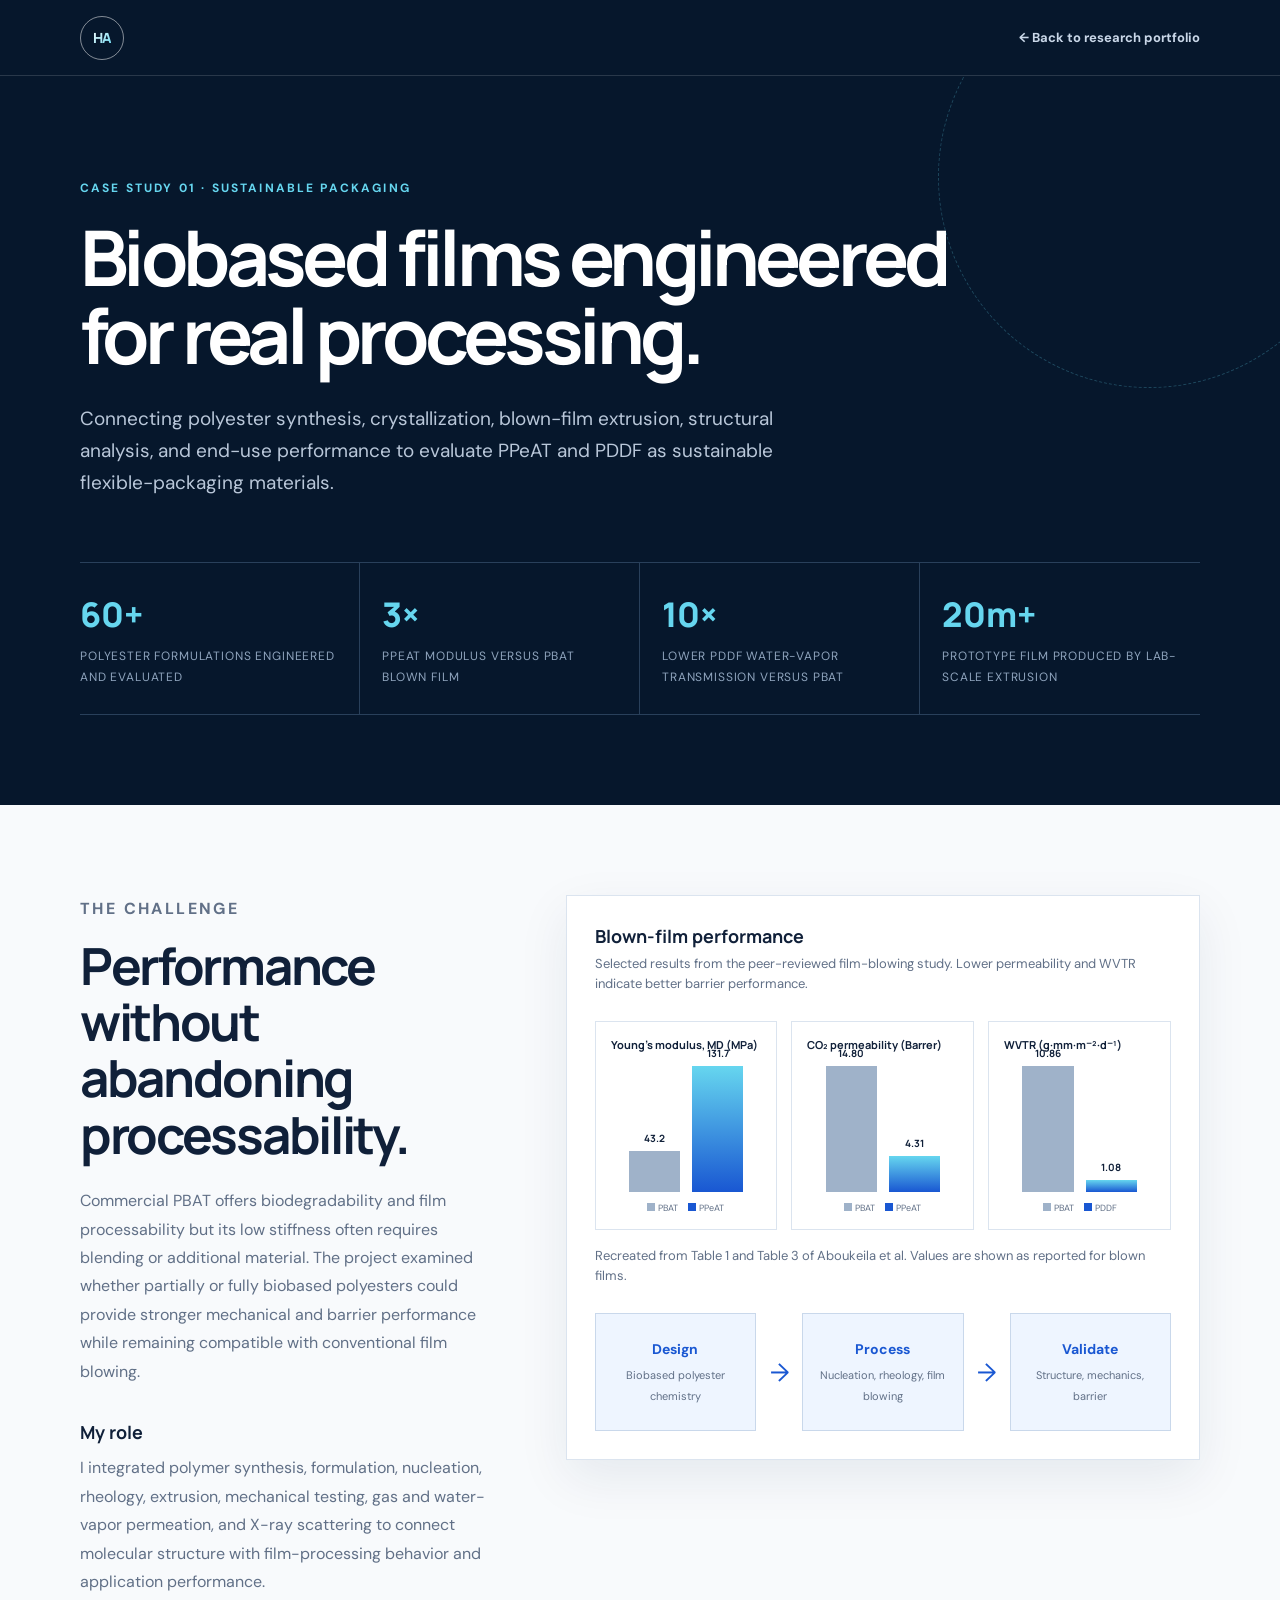
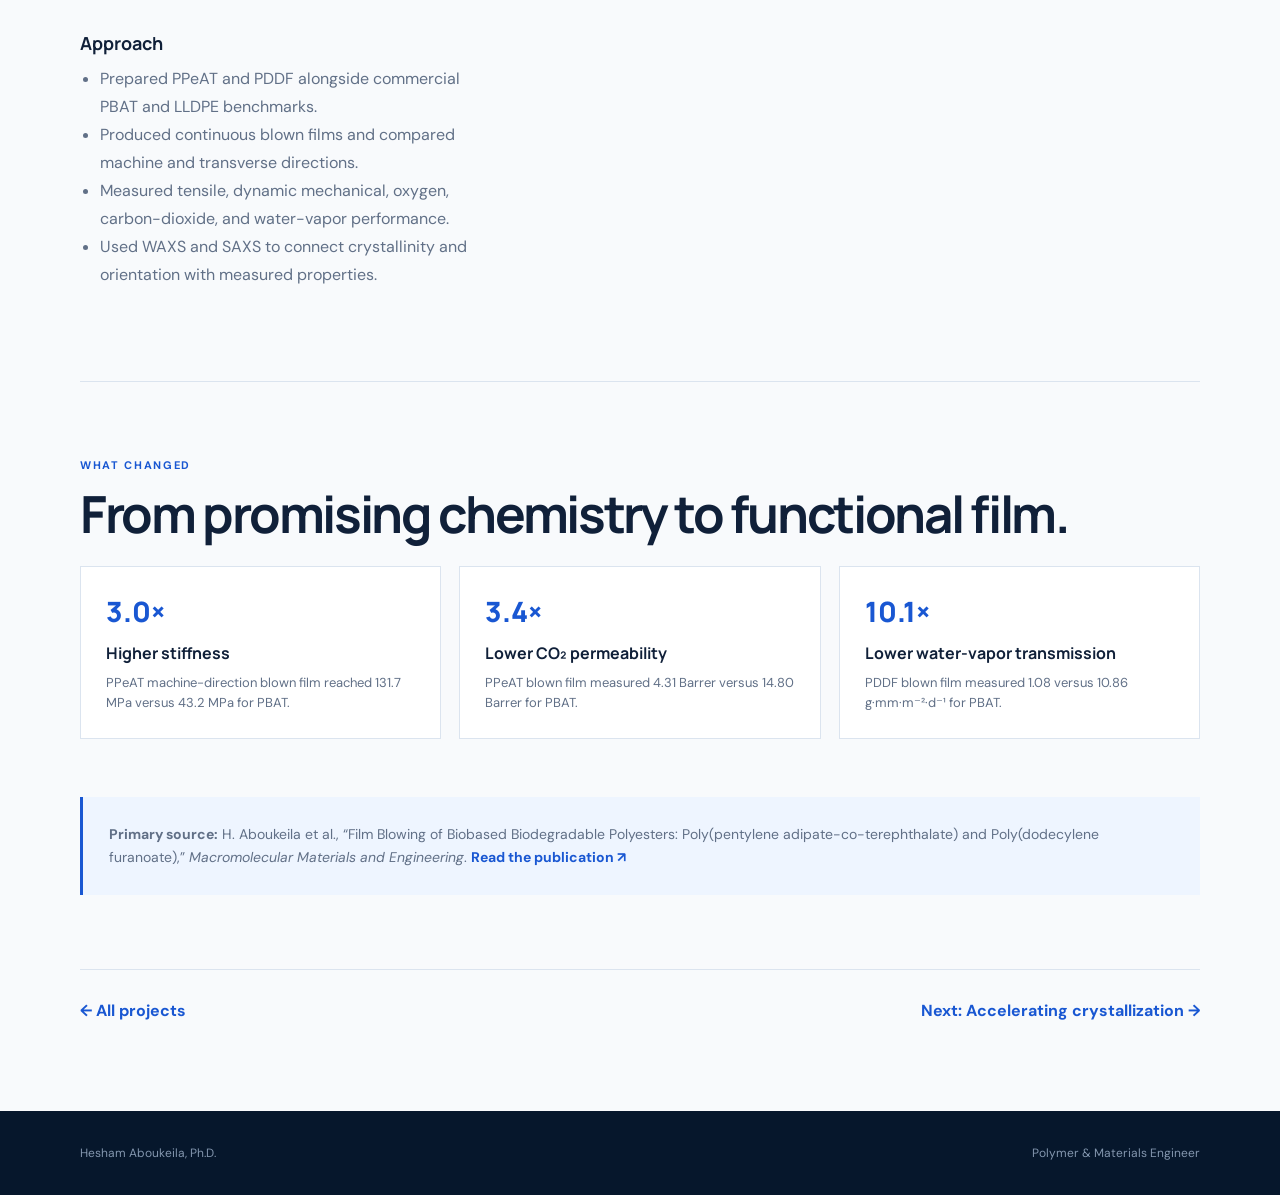
==== case-studies/biobased-films.html @ aee413c6 "Expand portfolio with research case studies" ====
<!doctype html>
<html lang="en">
<head>
  <meta charset="utf-8"><meta name="viewport" content="width=device-width,initial-scale=1">
  <meta name="description" content="Case study: biobased biodegradable polyester films for flexible packaging by Hesham Aboukeila.">
  <title>Biobased Films | Hesham Aboukeila</title>
  <link rel="preconnect" href="https://fonts.googleapis.com"><link rel="preconnect" href="https://fonts.gstatic.com" crossorigin>
  <link href="https://fonts.googleapis.com/css2?family=DM+Sans:wght@400;500;600;700&family=Manrope:wght@500;600;700;800&display=swap" rel="stylesheet">
  <link rel="stylesheet" href="case-study.css">
</head>
<body>
  <nav class="case-nav"><a class="brand" href="../index.html"><span>HA</span></a><a class="back" href="../index.html#work">← Back to research portfolio</a></nav>
  <header class="case-hero">
    <p class="kicker">Case study 01 · Sustainable packaging</p>
    <h1>Biobased films engineered for real processing.</h1>
    <p class="lede">Connecting polyester synthesis, crystallization, blown-film extrusion, structural analysis, and end-use performance to evaluate PPeAT and PDDF as sustainable flexible-packaging materials.</p>
    <div class="metric-row">
      <div class="case-metric"><strong>60+</strong><span>Polyester formulations engineered and evaluated</span></div>
      <div class="case-metric"><strong>3×</strong><span>PPeAT modulus versus PBAT blown film</span></div>
      <div class="case-metric"><strong>10×</strong><span>Lower PDDF water-vapor transmission versus PBAT</span></div>
      <div class="case-metric"><strong>20m+</strong><span>Prototype film produced by lab-scale extrusion</span></div>
    </div>
  </header>
  <main class="case-main">
    <section class="case-grid">
      <div class="case-copy">
        <p class="case-label">The challenge</p><h2>Performance without abandoning processability.</h2>
        <p>Commercial PBAT offers biodegradability and film processability but its low stiffness often requires blending or additional material. The project examined whether partially or fully biobased polyesters could provide stronger mechanical and barrier performance while remaining compatible with conventional film blowing.</p>
        <h3>My role</h3><p>I integrated polymer synthesis, formulation, nucleation, rheology, extrusion, mechanical testing, gas and water-vapor permeation, and X-ray scattering to connect molecular structure with film-processing behavior and application performance.</p>
        <h3>Approach</h3><ul><li>Prepared PPeAT and PDDF alongside commercial PBAT and LLDPE benchmarks.</li><li>Produced continuous blown films and compared machine and transverse directions.</li><li>Measured tensile, dynamic mechanical, oxygen, carbon-dioxide, and water-vapor performance.</li><li>Used WAXS and SAXS to connect crystallinity and orientation with measured properties.</li></ul>
      </div>
      <div class="visual-panel">
        <h3>Blown-film performance</h3><p>Selected results from the peer-reviewed film-blowing study. Lower permeability and WVTR indicate better barrier performance.</p>
        <div class="mini-charts">
          <div class="mini-chart"><h4>Young's modulus, MD (MPa)</h4><div class="paired-bars"><div style="height:33%"><span>43.2</span></div><div style="height:100%"><span>131.7</span></div></div><div class="mini-key"><span><i></i>PBAT</span><span><i class="blue"></i>PPeAT</span></div></div>
          <div class="mini-chart"><h4>CO₂ permeability (Barrer)</h4><div class="paired-bars"><div style="height:100%"><span>14.80</span></div><div style="height:29%"><span>4.31</span></div></div><div class="mini-key"><span><i></i>PBAT</span><span><i class="blue"></i>PPeAT</span></div></div>
          <div class="mini-chart"><h4>WVTR (g·mm·m⁻²·d⁻¹)</h4><div class="paired-bars"><div style="height:100%"><span>10.86</span></div><div style="height:10%"><span>1.08</span></div></div><div class="mini-key"><span><i></i>PBAT</span><span><i class="blue"></i>PDDF</span></div></div>
        </div>
        <p class="chart-note">Recreated from Table 1 and Table 3 of Aboukeila et al. Values are shown as reported for blown films.</p>
        <div class="process-flow"><div class="process-step"><div><strong>Design</strong><span>Biobased polyester chemistry</span></div></div><div class="process-arrow">→</div><div class="process-step"><div><strong>Process</strong><span>Nucleation, rheology, film blowing</span></div></div><div class="process-arrow">→</div><div class="process-step"><div><strong>Validate</strong><span>Structure, mechanics, barrier</span></div></div></div>
      </div>
    </section>
    <section class="evidence">
      <p class="case-label">What changed</p><h2>From promising chemistry to functional film.</h2>
      <div class="evidence-grid">
        <article class="evidence-card"><span>3.0×</span><h3>Higher stiffness</h3><p>PPeAT machine-direction blown film reached 131.7 MPa versus 43.2 MPa for PBAT.</p></article>
        <article class="evidence-card"><span>3.4×</span><h3>Lower CO₂ permeability</h3><p>PPeAT blown film measured 4.31 Barrer versus 14.80 Barrer for PBAT.</p></article>
        <article class="evidence-card"><span>10.1×</span><h3>Lower water-vapor transmission</h3><p>PDDF blown film measured 1.08 versus 10.86 g·mm·m⁻²·d⁻¹ for PBAT.</p></article>
      </div>
      <div class="source-box"><p><strong>Primary source:</strong> H. Aboukeila et al., “Film Blowing of Biobased Biodegradable Polyesters: Poly(pentylene adipate-co-terephthalate) and Poly(dodecylene furanoate),” <em>Macromolecular Materials and Engineering</em>. <a href="https://doi.org/10.1002/mame.202500233" target="_blank" rel="noopener">Read the publication ↗</a></p></div>
      <div class="next-case"><a href="../index.html#work">← All projects</a><a href="crystallization.html">Next: Accelerating crystallization →</a></div>
    </section>
  </main>
  <footer><span>Hesham Aboukeila, Ph.D.</span><span>Polymer & Materials Engineer</span></footer>
</body>
</html>
---- case-studies/case-study.css ----
:root{--navy:#06172c;--blue:#1957d2;--electric:#3e7bfa;--cyan:#66d6ef;--ice:#eef5ff;--paper:#f8fafc;--ink:#102039;--muted:#617087;--line:#dbe4ef;--white:#fff;--max:1120px}
*{box-sizing:border-box}html{scroll-behavior:smooth}body{margin:0;color:var(--ink);background:var(--paper);font-family:"DM Sans",sans-serif;-webkit-font-smoothing:antialiased}a{color:inherit;text-decoration:none}h1,h2,h3,p{margin-top:0}h1,h2,h3{font-family:"Manrope",sans-serif}.case-nav{height:76px;padding:0 max(24px,calc((100vw - var(--max))/2));display:flex;align-items:center;justify-content:space-between;background:var(--navy);color:#fff;border-bottom:1px solid rgba(255,255,255,.14)}.brand{width:44px;height:44px;border:1px solid rgba(255,255,255,.5);display:grid;place-items:center;border-radius:50%;font:800 14px "Manrope";letter-spacing:-1px}.brand span{background:linear-gradient(135deg,#fff,var(--cyan));background-clip:text;color:transparent}.back{font-size:13px;font-weight:700;color:#c9d7e8}.back:hover{color:var(--cyan)}.case-hero{background:var(--navy);color:#fff;padding:104px max(24px,calc((100vw - var(--max))/2)) 90px;position:relative;overflow:hidden}.case-hero:after{content:"";position:absolute;width:420px;height:420px;border:1px dashed rgba(102,214,239,.25);border-radius:50%;right:-80px;top:-110px}.kicker{text-transform:uppercase;letter-spacing:.18em;font-weight:700;font-size:12px;color:var(--cyan);margin-bottom:22px}.case-hero h1{font-size:clamp(48px,6vw,78px);line-height:1.02;letter-spacing:-.06em;max-width:900px;margin-bottom:28px}.case-hero .lede{max-width:760px;color:#b9c7d9;font-size:19px;line-height:1.7}.metric-row{display:grid;grid-template-columns:repeat(4,1fr);margin-top:62px;border-top:1px solid #29405b;border-bottom:1px solid #29405b;position:relative;z-index:1}.case-metric{padding:28px 22px;border-right:1px solid #29405b}.case-metric:first-child{padding-left:0}.case-metric:last-child{border:0}.case-metric strong{display:block;color:var(--cyan);font:800 34px "Manrope";margin-bottom:7px}.case-metric span{color:#8fa4bd;font-size:12px;line-height:1.45;text-transform:uppercase;letter-spacing:.07em}.case-main{padding:90px max(24px,calc((100vw - var(--max))/2))}.case-grid{display:grid;grid-template-columns:.78fr 1.22fr;gap:80px;align-items:start}.case-label{font-size:11px;color:var(--blue);text-transform:uppercase;letter-spacing:.15em;font-weight:700;margin-bottom:13px}.case-copy h2,.evidence h2{font-size:clamp(34px,4vw,52px);line-height:1.1;letter-spacing:-.045em;margin-bottom:25px}.case-copy p{font-size:16px;line-height:1.78;color:var(--muted)}.case-copy h3{font-size:18px;margin:34px 0 10px}.case-copy ul{margin:0;padding-left:20px;color:var(--muted);line-height:1.75}.visual-panel{background:#fff;border:1px solid var(--line);padding:28px;box-shadow:0 18px 48px rgba(14,40,74,.08)}.visual-panel h3{font-size:18px;margin-bottom:6px}.visual-panel>p{font-size:13px;color:var(--muted);line-height:1.5}.chart-note{font-size:11px;color:var(--muted);line-height:1.5;margin:16px 0 0}.process-flow{display:grid;grid-template-columns:1fr 32px 1fr 32px 1fr;align-items:center;gap:7px;margin-top:28px}.process-step{min-height:118px;border:1px solid #c9d8eb;background:var(--ice);display:grid;place-items:center;text-align:center;padding:16px}.process-step strong{display:block;color:var(--blue);font-size:14px;margin-bottom:5px}.process-step span{font-size:11px;color:var(--muted);line-height:1.4}.process-arrow{text-align:center;color:var(--blue);font-size:25px}.evidence{margin-top:92px;padding-top:76px;border-top:1px solid var(--line)}.evidence-grid{display:grid;grid-template-columns:repeat(3,1fr);gap:18px}.evidence-card{background:#fff;border:1px solid var(--line);padding:25px}.evidence-card span{display:block;font:800 28px "Manrope";color:var(--blue);margin-bottom:12px}.evidence-card h3{font-size:16px;margin-bottom:9px}.evidence-card p{font-size:13px;color:var(--muted);line-height:1.55;margin:0}.source-box{margin-top:58px;padding:26px;background:var(--ice);border-left:3px solid var(--blue)}.source-box p{margin:0;color:var(--muted);font-size:14px;line-height:1.65}.source-box a{color:var(--blue);font-weight:700}.next-case{margin-top:74px;display:flex;justify-content:space-between;gap:20px;border-top:1px solid var(--line);padding-top:30px}.next-case a{font-weight:700;color:var(--blue)}footer{background:var(--navy);color:#8396ae;padding:34px max(24px,calc((100vw - var(--max))/2));font-size:12px;display:flex;justify-content:space-between}.bar-chart{margin-top:28px}.bar-group{display:grid;grid-template-columns:92px 1fr 56px;align-items:center;gap:12px;margin:15px 0}.bar-label{font-size:12px;font-weight:700}.bar-track{height:15px;background:#e7eef8;position:relative;overflow:hidden}.bar{height:100%;background:linear-gradient(90deg,var(--blue),var(--cyan));min-width:3px}.bar.alt{background:#9fb2c9}.bar-value{font:700 11px "Manrope";text-align:right;color:var(--muted)}.legend{display:flex;gap:20px;margin-top:18px;font-size:11px;color:var(--muted)}.legend i{display:inline-block;width:18px;height:6px;background:var(--blue);margin-right:7px}.legend .secondary i{background:#9fb2c9}.mini-charts{display:grid;grid-template-columns:repeat(3,1fr);gap:14px;margin-top:28px}.mini-chart{border:1px solid var(--line);padding:15px}.mini-chart h4{font:700 11px "Manrope";margin:0 0 14px;color:var(--ink)}.paired-bars{height:126px;display:flex;gap:12px;align-items:flex-end;justify-content:center}.paired-bars div{width:34%;background:#9fb2c9;position:relative;min-height:4px}.paired-bars div:last-child{background:linear-gradient(var(--cyan),var(--blue))}.paired-bars span{position:absolute;left:50%;transform:translateX(-50%);top:-20px;font:700 10px "Manrope"}.mini-key{display:flex;justify-content:center;gap:10px;font-size:9px;color:var(--muted);margin-top:10px}.mini-key i{width:8px;height:8px;background:#9fb2c9;display:inline-block;margin-right:3px}.mini-key i.blue{background:var(--blue)}
.route-strip{display:grid;grid-template-columns:repeat(4,1fr);gap:8px;margin:28px 0}.route-stage{position:relative;background:var(--ice);border:1px solid #c9d8eb;padding:18px 12px;min-height:112px}.route-stage:not(:last-child):after{content:"→";position:absolute;right:-13px;top:42px;z-index:2;width:18px;height:24px;background:#fff;color:var(--blue);font-weight:800;text-align:center}.route-stage strong{display:block;color:var(--blue);font:700 13px "Manrope";margin-bottom:7px}.route-stage span{display:block;color:var(--muted);font-size:10px;line-height:1.4}.data-strip{display:grid;grid-template-columns:repeat(3,1fr);gap:12px;margin-top:24px}.data-point{border-top:3px solid var(--blue);background:#f8fbff;padding:16px}.data-point strong{display:block;font:800 23px "Manrope";color:var(--blue);margin-bottom:5px}.data-point span{font-size:10px;color:var(--muted);line-height:1.35}.window-chart{margin-top:28px}.window-axis{display:grid;grid-template-columns:82px repeat(9,1fr);font-size:9px;color:var(--muted);margin-bottom:8px}.window-axis span{text-align:center}.window-axis span:first-child{text-align:left}.window-row{display:grid;grid-template-columns:82px 1fr;align-items:center;margin:12px 0}.window-name{font-size:11px;font-weight:700}.window-track{height:28px;background:#e7eef8;position:relative}.window-range{height:100%;position:absolute;background:linear-gradient(90deg,var(--blue),var(--cyan));display:flex;align-items:center;justify-content:center;color:#fff;font:700 9px "Manrope"}.window-range.reference{background:#9fb2c9}.hld-bands{display:grid;grid-template-columns:repeat(2,1fr);gap:12px;margin-top:24px}.hld-band{border:1px solid var(--line);padding:16px}.hld-band strong{display:block;color:var(--blue);font:800 20px "Manrope"}.hld-band span{font-size:10px;color:var(--muted);line-height:1.4}
@media(max-width:850px){.metric-row{grid-template-columns:1fr 1fr}.case-metric:nth-child(2){border-right:0}.case-grid{grid-template-columns:1fr;gap:42px}.evidence-grid{grid-template-columns:1fr 1fr}}
@media(max-width:560px){.case-hero{padding-top:76px}.case-hero h1{font-size:43px}.metric-row{grid-template-columns:1fr}.case-metric,.case-metric:first-child{padding:20px 0;border-right:0;border-bottom:1px solid #29405b}.case-metric:last-child{border-bottom:0}.case-main{padding-top:64px;padding-bottom:64px}.mini-charts,.evidence-grid,.data-strip,.hld-bands{grid-template-columns:1fr}.process-flow,.route-strip{grid-template-columns:1fr}.process-arrow{transform:rotate(90deg)}.route-stage:not(:last-child):after{content:"↓";right:50%;top:auto;bottom:-17px}.next-case,footer{flex-direction:column}}
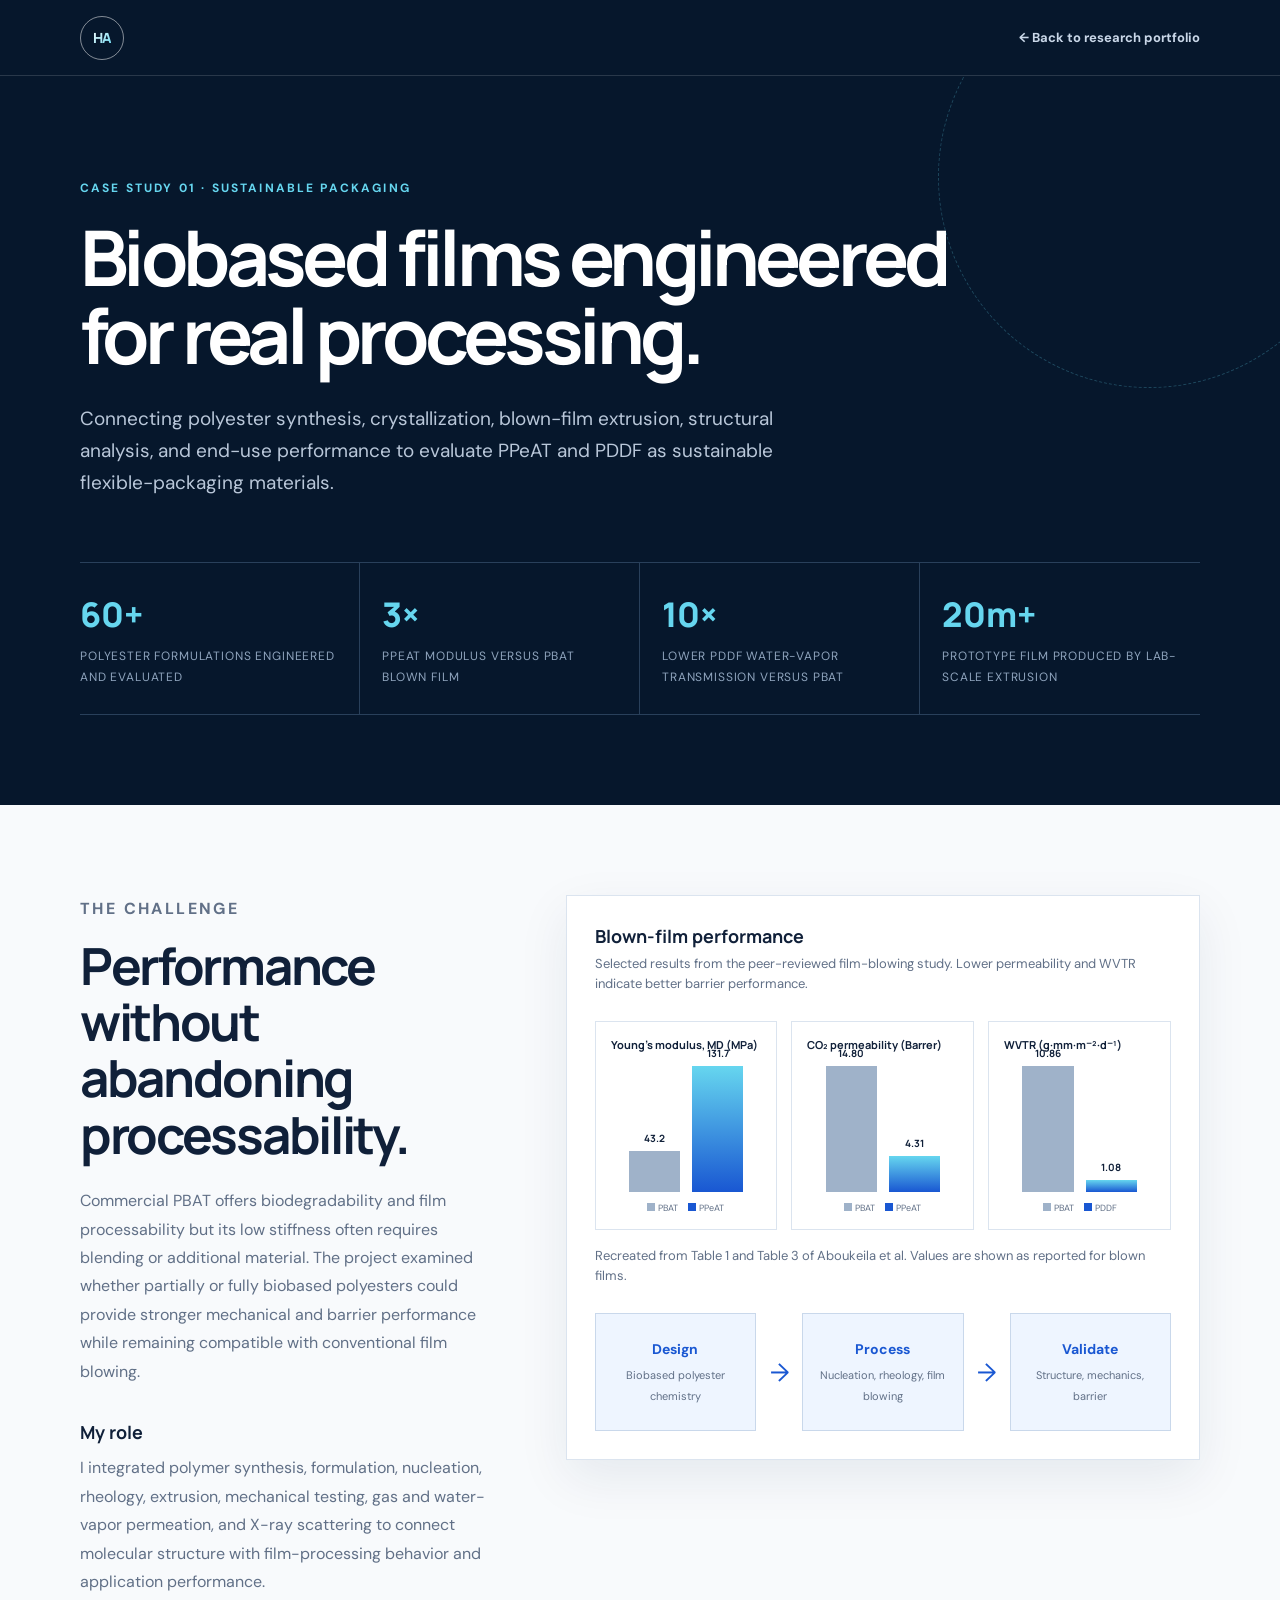
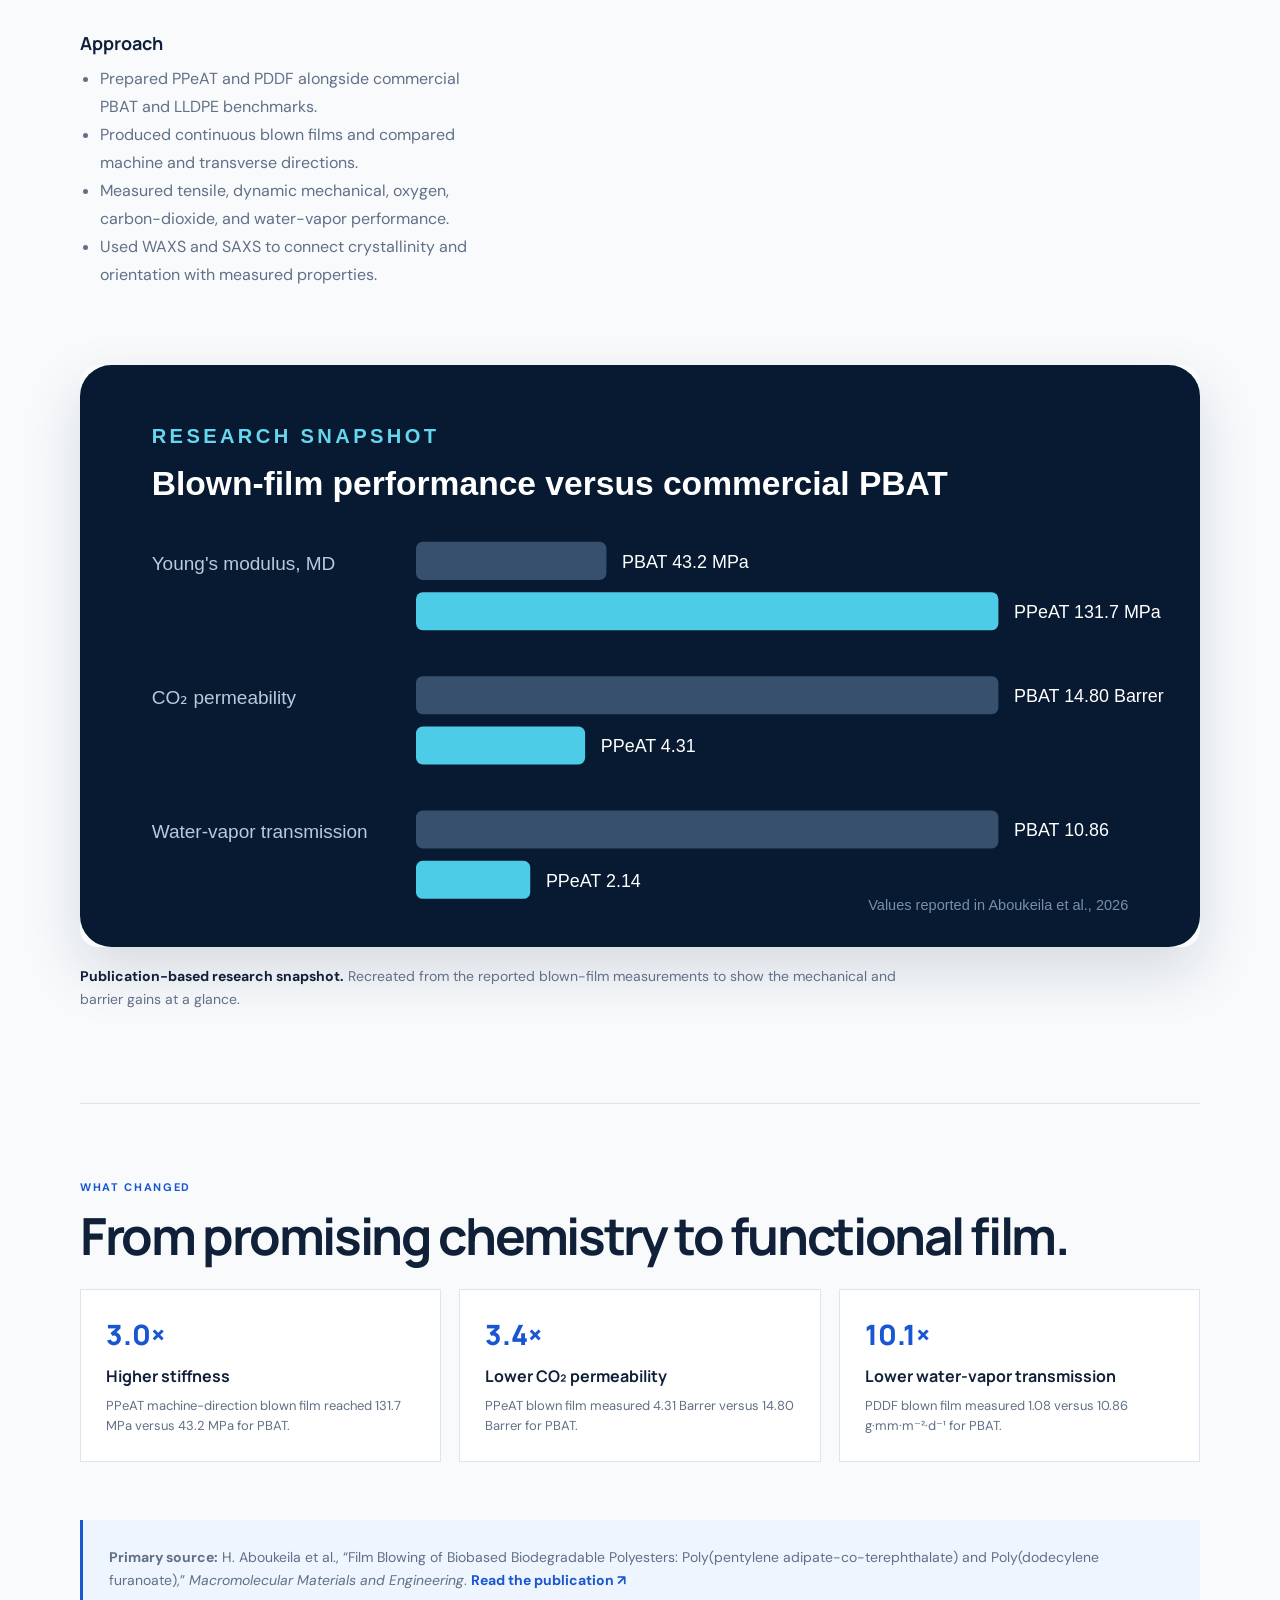
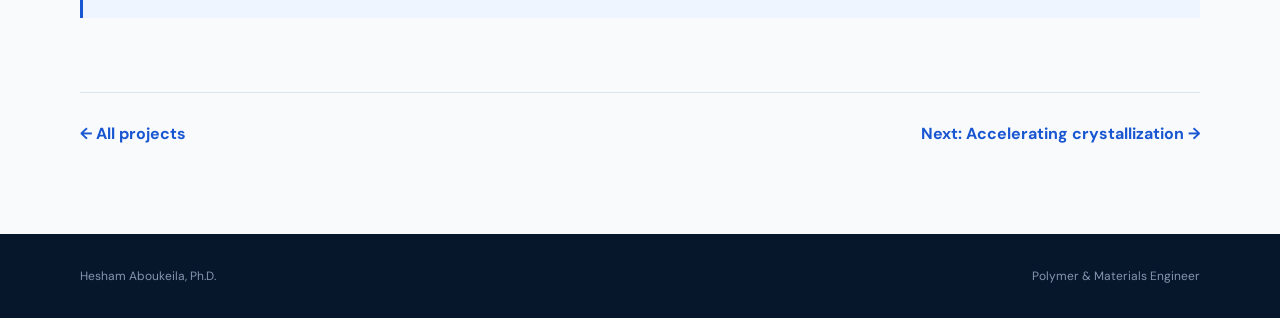
==== commit ac54c4aa: "Add research visuals, publications page, and academic CV" ====
--- a/case-studies/biobased-films.html
+++ b/case-studies/biobased-films.html
@@ -3,10 +3,16 @@
 <head>
   <meta charset="utf-8"><meta name="viewport" content="width=device-width,initial-scale=1">
   <meta name="description" content="Case study: biobased biodegradable polyester films for flexible packaging by Hesham Aboukeila.">
+  <link rel="canonical" href="https://hesham-aboukeila.github.io/case-studies/biobased-films.html">
+  <meta property="og:type" content="article"><meta property="og:url" content="https://hesham-aboukeila.github.io/case-studies/biobased-films.html">
+  <meta property="og:title" content="Biobased Films Engineered for Real Processing"><meta property="og:description" content="Polyester synthesis, crystallization, film blowing, and performance testing for sustainable flexible packaging.">
+  <meta property="og:image" content="https://hesham-aboukeila.github.io/images/social/biobased-films.jpg"><meta property="og:image:width" content="1200"><meta property="og:image:height" content="630"><meta property="og:image:alt" content="Biobased films case study by Hesham Aboukeila"><meta name="twitter:card" content="summary_large_image"><meta name="twitter:title" content="Biobased Films Engineered for Real Processing"><meta name="twitter:description" content="Polyester synthesis, film blowing, and performance testing for sustainable flexible packaging."><meta name="twitter:image" content="https://hesham-aboukeila.github.io/images/social/biobased-films.jpg">
+  <link rel="icon" href="../favicon.svg" type="image/svg+xml"><link rel="apple-touch-icon" href="../apple-touch-icon.png"><link rel="manifest" href="../site.webmanifest">
   <title>Biobased Films | Hesham Aboukeila</title>
   <link rel="preconnect" href="https://fonts.googleapis.com"><link rel="preconnect" href="https://fonts.gstatic.com" crossorigin>
   <link href="https://fonts.googleapis.com/css2?family=DM+Sans:wght@400;500;600;700&family=Manrope:wght@500;600;700;800&display=swap" rel="stylesheet">
   <link rel="stylesheet" href="case-study.css">
+  <script type="application/ld+json">{"@context":"https://schema.org","@type":"WebPage","@id":"https://hesham-aboukeila.github.io/case-studies/biobased-films.html","name":"Biobased Films Engineered for Real Processing","description":"Biobased biodegradable polyester films for sustainable flexible packaging.","author":{"@id":"https://hesham-aboukeila.github.io/#hesham-aboukeila"},"citation":"https://doi.org/10.1002/mame.202500233"}</script>
 </head>
 <body>
   <nav class="case-nav"><a class="brand" href="../index.html"><span>HA</span></a><a class="back" href="../index.html#work">← Back to research portfolio</a></nav>
@@ -40,6 +46,10 @@
         <div class="process-flow"><div class="process-step"><div><strong>Design</strong><span>Biobased polyester chemistry</span></div></div><div class="process-arrow">→</div><div class="process-step"><div><strong>Process</strong><span>Nucleation, rheology, film blowing</span></div></div><div class="process-arrow">→</div><div class="process-step"><div><strong>Validate</strong><span>Structure, mechanics, barrier</span></div></div></div>
       </div>
     </section>
+    <figure class="research-figure">
+      <img src="../images/research/biobased-film-performance.svg" alt="Comparison of PPeAT and PDDF blown-film properties with commercial PBAT." width="1000" height="520" loading="lazy">
+      <figcaption><strong>Publication-based research snapshot.</strong> Recreated from the reported blown-film measurements to show the mechanical and barrier gains at a glance.</figcaption>
+    </figure>
     <section class="evidence">
       <p class="case-label">What changed</p><h2>From promising chemistry to functional film.</h2>
       <div class="evidence-grid">
--- a/case-studies/case-study.css
+++ b/case-studies/case-study.css
@@ -3,3 +3,10 @@
 .route-strip{display:grid;grid-template-columns:repeat(4,1fr);gap:8px;margin:28px 0}.route-stage{position:relative;background:var(--ice);border:1px solid #c9d8eb;padding:18px 12px;min-height:112px}.route-stage:not(:last-child):after{content:"→";position:absolute;right:-13px;top:42px;z-index:2;width:18px;height:24px;background:#fff;color:var(--blue);font-weight:800;text-align:center}.route-stage strong{display:block;color:var(--blue);font:700 13px "Manrope";margin-bottom:7px}.route-stage span{display:block;color:var(--muted);font-size:10px;line-height:1.4}.data-strip{display:grid;grid-template-columns:repeat(3,1fr);gap:12px;margin-top:24px}.data-point{border-top:3px solid var(--blue);background:#f8fbff;padding:16px}.data-point strong{display:block;font:800 23px "Manrope";color:var(--blue);margin-bottom:5px}.data-point span{font-size:10px;color:var(--muted);line-height:1.35}.window-chart{margin-top:28px}.window-axis{display:grid;grid-template-columns:82px repeat(9,1fr);font-size:9px;color:var(--muted);margin-bottom:8px}.window-axis span{text-align:center}.window-axis span:first-child{text-align:left}.window-row{display:grid;grid-template-columns:82px 1fr;align-items:center;margin:12px 0}.window-name{font-size:11px;font-weight:700}.window-track{height:28px;background:#e7eef8;position:relative}.window-range{height:100%;position:absolute;background:linear-gradient(90deg,var(--blue),var(--cyan));display:flex;align-items:center;justify-content:center;color:#fff;font:700 9px "Manrope"}.window-range.reference{background:#9fb2c9}.hld-bands{display:grid;grid-template-columns:repeat(2,1fr);gap:12px;margin-top:24px}.hld-band{border:1px solid var(--line);padding:16px}.hld-band strong{display:block;color:var(--blue);font:800 20px "Manrope"}.hld-band span{font-size:10px;color:var(--muted);line-height:1.4}
 @media(max-width:850px){.metric-row{grid-template-columns:1fr 1fr}.case-metric:nth-child(2){border-right:0}.case-grid{grid-template-columns:1fr;gap:42px}.evidence-grid{grid-template-columns:1fr 1fr}}
 @media(max-width:560px){.case-hero{padding-top:76px}.case-hero h1{font-size:43px}.metric-row{grid-template-columns:1fr}.case-metric,.case-metric:first-child{padding:20px 0;border-right:0;border-bottom:1px solid #29405b}.case-metric:last-child{border-bottom:0}.case-main{padding-top:64px;padding-bottom:64px}.mini-charts,.evidence-grid,.data-strip,.hld-bands{grid-template-columns:1fr}.process-flow,.route-strip{grid-template-columns:1fr}.process-arrow{transform:rotate(90deg)}.route-stage:not(:last-child):after{content:"↓";right:50%;top:auto;bottom:-17px}.next-case,footer{flex-direction:column}}
+
+/* Ionomer membrane research program */
+.membrane-hero:before{content:"";position:absolute;width:260px;height:520px;right:5%;top:30px;background:repeating-linear-gradient(90deg,transparent 0 24px,rgba(102,214,239,.08) 25px 27px);transform:rotate(18deg);opacity:.6}.membrane-hero>*{position:relative;z-index:1}.membrane-overview{padding-bottom:20px}.membrane-roadmap{background:linear-gradient(145deg,#fff,#f2f7ff)}.lever-list{margin-top:28px;border-top:1px solid var(--line)}.lever-list a{display:grid;grid-template-columns:46px 1fr;gap:14px;padding:18px 0;border-bottom:1px solid var(--line);align-items:center}.lever-list a:hover strong{color:var(--blue)}.lever-list a>span{font:800 12px "Manrope";color:var(--cyan);background:var(--navy);width:36px;height:36px;border-radius:50%;display:grid;place-items:center}.lever-list strong,.lever-list small{display:block}.lever-list strong{font:700 14px "Manrope";margin-bottom:3px}.lever-list small{font-size:11px;color:var(--muted)}.membrane-schematic{margin-top:30px;min-height:145px;background:var(--navy);display:grid;grid-template-columns:1fr 34px 58px 34px .8fr;align-items:center;padding:25px;gap:8px}.feed-gases{display:flex;gap:7px;flex-wrap:wrap}.feed-gases i,.permeate-gas{font-style:normal;font:700 10px "Manrope";color:#fff;border:1px solid #4e789e;border-radius:50%;width:42px;height:42px;display:grid;place-items:center}.feed-gases i:first-child,.permeate-gas{border-color:var(--cyan);color:var(--cyan);box-shadow:0 0 16px rgba(102,214,239,.18)}.flow-arrow{color:var(--cyan);font-size:20px;text-align:center}.ionic-layer{height:94px;border:1px solid #5fbdd6;background:linear-gradient(90deg,#0f3e72,#1957d2,#0f3e72);display:flex;flex-direction:column;justify-content:space-around;padding:10px 8px}.ionic-layer b{height:7px;border-radius:10px;background:#79e4f4;transform:rotate(-9deg);box-shadow:0 0 9px rgba(121,228,244,.45)}.chapter-section{margin-top:90px;padding-top:76px;border-top:1px solid var(--line);scroll-margin-top:24px}.chapter-heading{display:grid;grid-template-columns:110px 1fr;column-gap:22px;align-items:start;margin-bottom:46px}.chapter-heading>span{grid-row:1/3;font:800 12px "Manrope";color:var(--cyan);background:var(--navy);padding:13px 15px}.chapter-heading .case-label{margin:0 0 9px}.chapter-heading h2{font-size:clamp(34px,4vw,52px);line-height:1.08;letter-spacing:-.045em;margin:0}.chapter-grid{display:grid;grid-template-columns:.9fr 1.1fr;gap:64px;align-items:start}.chapter-copy>p{font-size:16px;line-height:1.78;color:var(--muted)}.takeaway{margin-top:30px;padding:21px 22px;background:var(--ice);border-left:3px solid var(--blue)}.takeaway strong,.takeaway span{display:block}.takeaway strong{font:700 13px "Manrope";color:var(--blue);margin-bottom:7px}.takeaway span{font-size:13px;line-height:1.6;color:var(--muted)}.result-panel{background:#fff;border:1px solid var(--line);padding:30px;box-shadow:0 18px 48px rgba(14,40,74,.08)}.comparison-bars{margin:34px 0 28px}.comparison-bars>div{display:grid;grid-template-columns:58px 1fr 52px;gap:12px;align-items:center;margin:22px 0}.comparison-bars span{font:700 12px "Manrope"}.comparison-bars b{font:800 13px "Manrope";color:var(--blue);text-align:right}.comparison-track{height:22px;background:#e7eef8}.comparison-track i{display:block;height:100%;background:#9fb2c9}.comparison-track i.active{background:linear-gradient(90deg,var(--blue),var(--cyan))}.result-tags{display:flex;gap:8px;flex-wrap:wrap;margin-top:25px}.result-tags span{font-size:10px;letter-spacing:.08em;text-transform:uppercase;border:1px solid #c9d8eb;border-radius:20px;padding:7px 10px;color:#536981}.membrane-bars .bar-group{grid-template-columns:120px 1fr 46px}.chart-unit{text-align:right;font-size:10px;color:var(--muted);margin:-4px 0 24px}.feature-metrics{display:grid;grid-template-columns:repeat(2,1fr);gap:12px;margin-top:25px}.feature-metrics>div{background:var(--ice);padding:17px}.feature-metrics strong,.feature-metrics span{display:block}.feature-metrics strong{font:800 25px "Manrope";color:var(--blue);margin-bottom:4px}.feature-metrics span{font-size:10px;line-height:1.4;color:var(--muted);text-transform:uppercase;letter-spacing:.05em}.feature-metrics.large{grid-template-columns:repeat(3,1fr)}.conditioning-flow{display:grid;grid-template-columns:1fr 24px 1fr 24px 1fr;align-items:center;margin:30px 0}.conditioning-flow>div{min-height:136px;background:var(--ice);border:1px solid #c9d8eb;padding:16px;text-align:center}.conditioning-flow>div span{width:25px;height:25px;border-radius:50%;display:grid;place-items:center;background:var(--blue);color:#fff;font:700 10px "Manrope";margin:0 auto 12px}.conditioning-flow strong,.conditioning-flow small{display:block}.conditioning-flow strong{font:700 13px "Manrope";margin-bottom:7px}.conditioning-flow small{font-size:10px;line-height:1.45;color:var(--muted)}.conditioning-flow>b{text-align:center;color:var(--blue)}.chapter-source{display:grid;grid-template-columns:110px 1fr;gap:22px;margin-top:34px;padding:24px 0;border-top:1px solid var(--line)}.chapter-source>strong{font:800 11px "Manrope";color:var(--blue);text-transform:uppercase;letter-spacing:.08em}.chapter-source p{margin:0;font-size:13px;line-height:1.65;color:var(--muted)}.chapter-source a{color:var(--blue);font-weight:700}.membrane-synthesis{margin-top:100px}.membrane-synthesis .evidence-card span{font-size:16px}.membrane-synthesis .source-box{margin-top:42px}
+@media(max-width:850px){.chapter-grid{grid-template-columns:1fr;gap:38px}.membrane-schematic{max-width:560px}.feature-metrics.large{grid-template-columns:repeat(3,1fr)}}
+@media(max-width:560px){.membrane-hero:before{display:none}.chapter-section{margin-top:68px;padding-top:58px}.chapter-heading{grid-template-columns:1fr;margin-bottom:32px}.chapter-heading>span{grid-row:auto;width:max-content;margin-bottom:18px}.chapter-grid{gap:28px}.result-panel{padding:22px}.membrane-schematic{grid-template-columns:1fr 24px 48px 24px .7fr;padding:18px 12px}.feed-gases i,.permeate-gas{width:35px;height:35px;font-size:8px}.ionic-layer{height:82px}.membrane-bars .bar-group{grid-template-columns:94px 1fr 38px}.feature-metrics,.feature-metrics.large{grid-template-columns:1fr}.conditioning-flow{grid-template-columns:1fr;gap:8px}.conditioning-flow>b{transform:rotate(90deg)}.conditioning-flow>div{min-height:0}.chapter-source{grid-template-columns:1fr;gap:8px}.comparison-bars>div{grid-template-columns:48px 1fr 44px}}
+.research-figure{margin:76px 0 0}.research-figure img{display:block;width:100%;height:auto;border-radius:18px;box-shadow:0 24px 60px rgba(10,31,59,.14)}.research-figure figcaption{max-width:820px;margin:18px 0 0;color:var(--muted);font-size:14px;line-height:1.65}.research-figure figcaption strong{color:var(--ink)}
+@media(max-width:560px){.research-figure{margin-top:52px}.research-figure img{border-radius:12px}.research-figure figcaption{font-size:13px}}
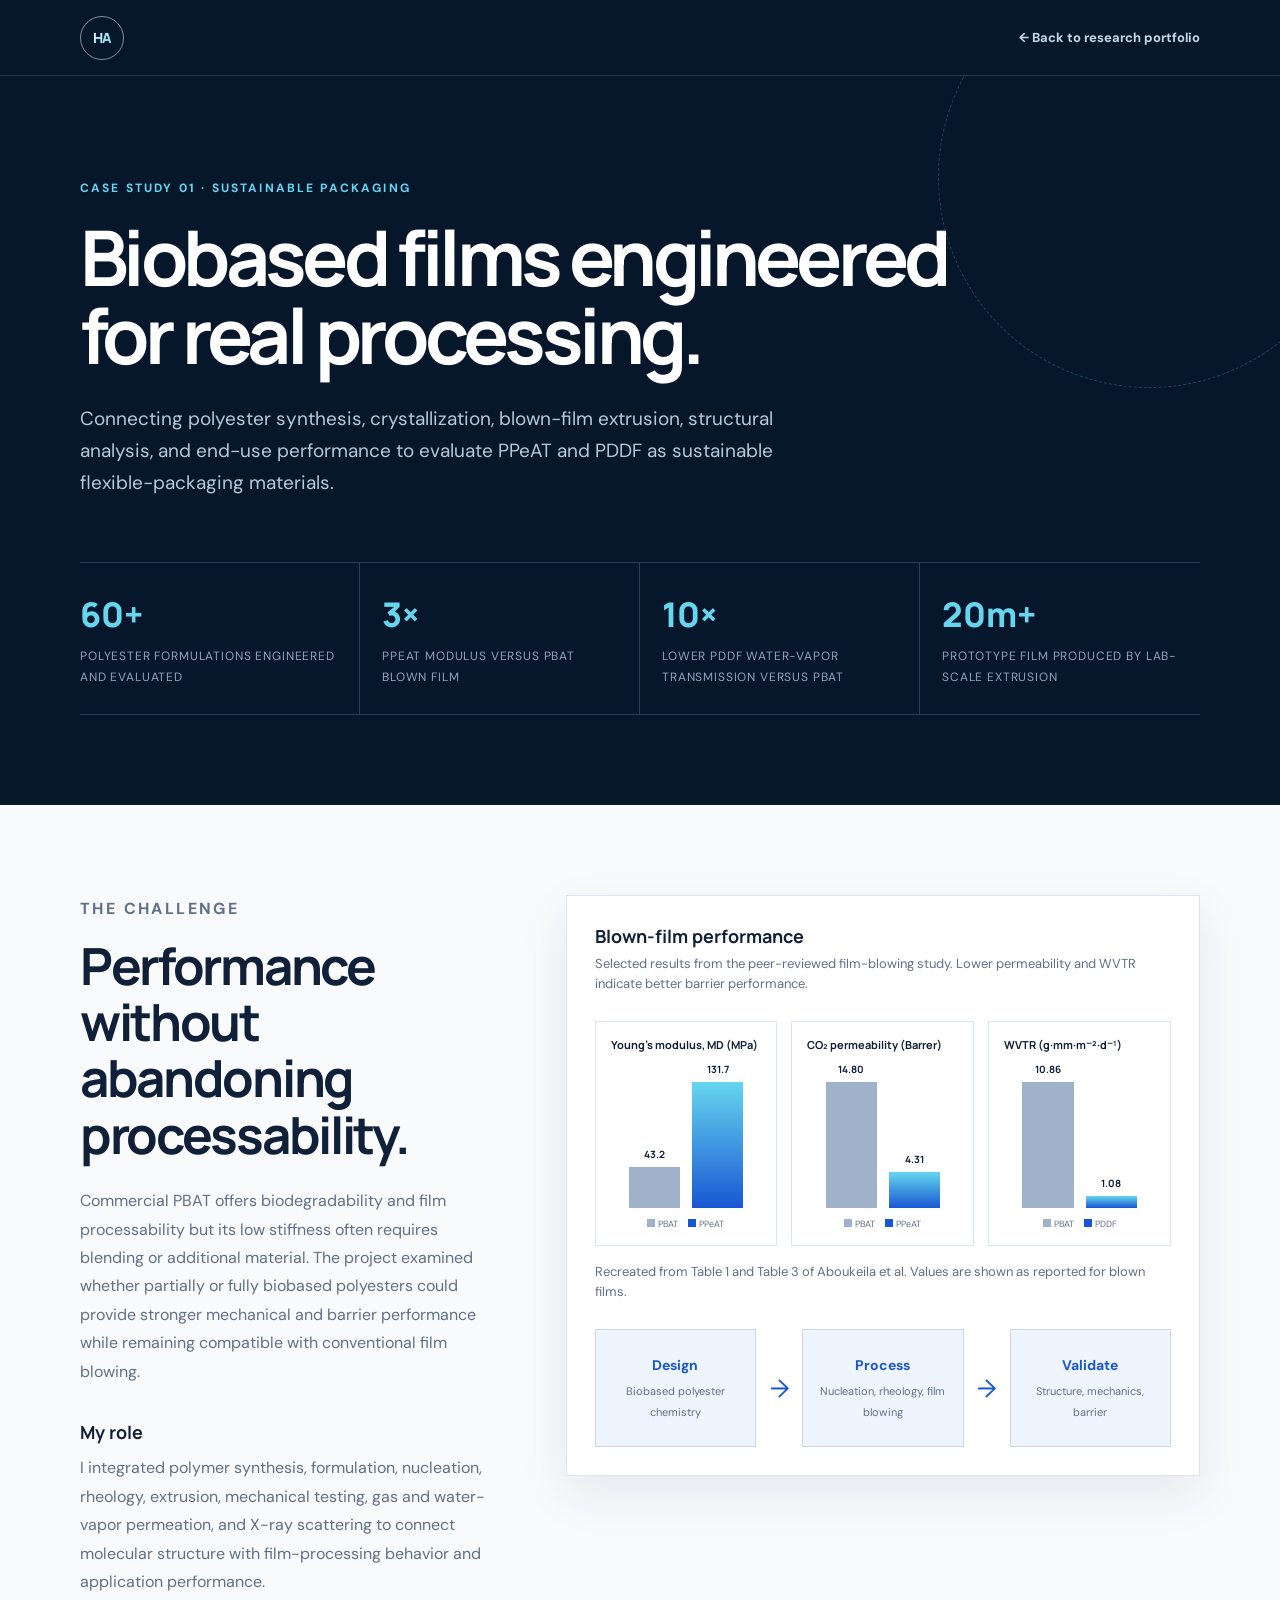
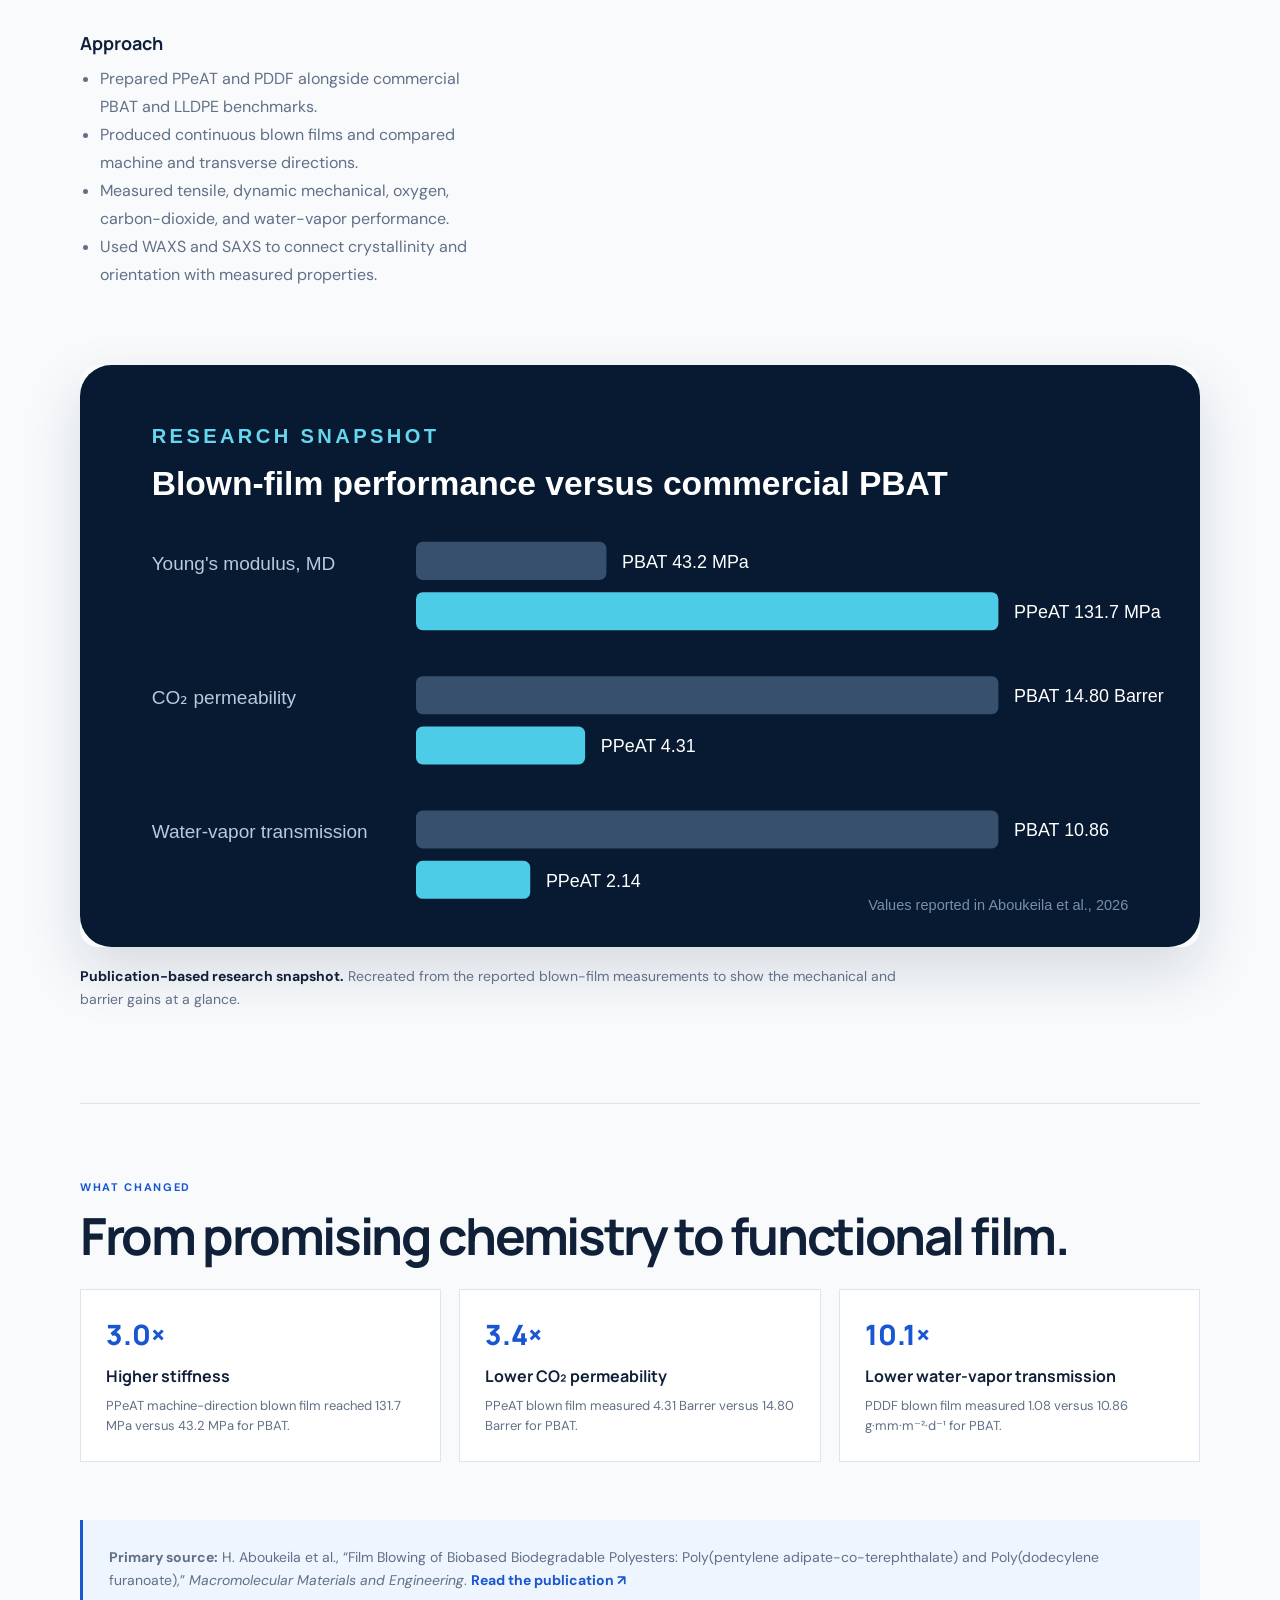
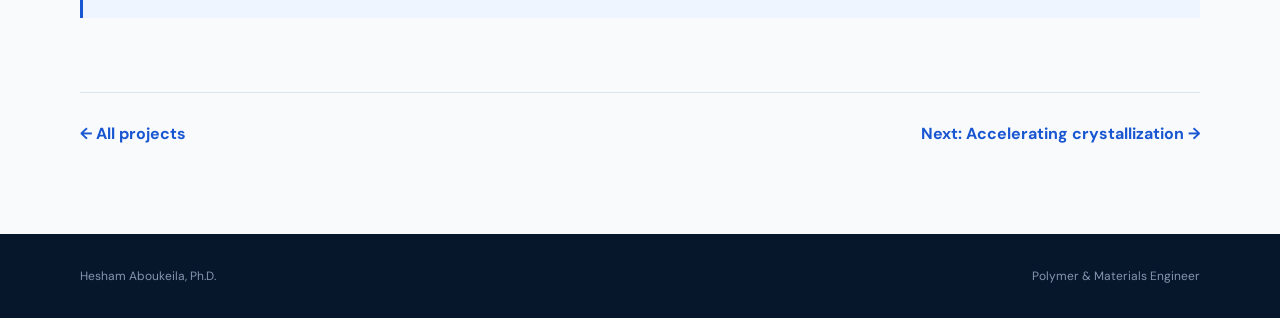
==== commit e7409cfc: "Increase chart title spacing" ====
--- a/case-studies/biobased-films.html
+++ b/case-studies/biobased-films.html
@@ -11,7 +11,7 @@
   <title>Biobased Films | Hesham Aboukeila</title>
   <link rel="preconnect" href="https://fonts.googleapis.com"><link rel="preconnect" href="https://fonts.gstatic.com" crossorigin>
   <link href="https://fonts.googleapis.com/css2?family=DM+Sans:wght@400;500;600;700&family=Manrope:wght@500;600;700;800&display=swap" rel="stylesheet">
-  <link rel="stylesheet" href="case-study.css">
+  <link rel="stylesheet" href="case-study.css?v=2">
   <script type="application/ld+json">{"@context":"https://schema.org","@type":"WebPage","@id":"https://hesham-aboukeila.github.io/case-studies/biobased-films.html","name":"Biobased Films Engineered for Real Processing","description":"Biobased biodegradable polyester films for sustainable flexible packaging.","author":{"@id":"https://hesham-aboukeila.github.io/#hesham-aboukeila"},"citation":"https://doi.org/10.1002/mame.202500233"}</script>
 </head>
 <body>
--- a/case-studies/case-study.css
+++ b/case-studies/case-study.css
@@ -10,3 +10,4 @@
 @media(max-width:560px){.membrane-hero:before{display:none}.chapter-section{margin-top:68px;padding-top:58px}.chapter-heading{grid-template-columns:1fr;margin-bottom:32px}.chapter-heading>span{grid-row:auto;width:max-content;margin-bottom:18px}.chapter-grid{gap:28px}.result-panel{padding:22px}.membrane-schematic{grid-template-columns:1fr 24px 48px 24px .7fr;padding:18px 12px}.feed-gases i,.permeate-gas{width:35px;height:35px;font-size:8px}.ionic-layer{height:82px}.membrane-bars .bar-group{grid-template-columns:94px 1fr 38px}.feature-metrics,.feature-metrics.large{grid-template-columns:1fr}.conditioning-flow{grid-template-columns:1fr;gap:8px}.conditioning-flow>b{transform:rotate(90deg)}.conditioning-flow>div{min-height:0}.chapter-source{grid-template-columns:1fr;gap:8px}.comparison-bars>div{grid-template-columns:48px 1fr 44px}}
 .research-figure{margin:76px 0 0}.research-figure img{display:block;width:100%;height:auto;border-radius:18px;box-shadow:0 24px 60px rgba(10,31,59,.14)}.research-figure figcaption{max-width:820px;margin:18px 0 0;color:var(--muted);font-size:14px;line-height:1.65}.research-figure figcaption strong{color:var(--ink)}
 @media(max-width:560px){.research-figure{margin-top:52px}.research-figure img{border-radius:12px}.research-figure figcaption{font-size:13px}}
+.mini-chart h4{margin-bottom:30px}
